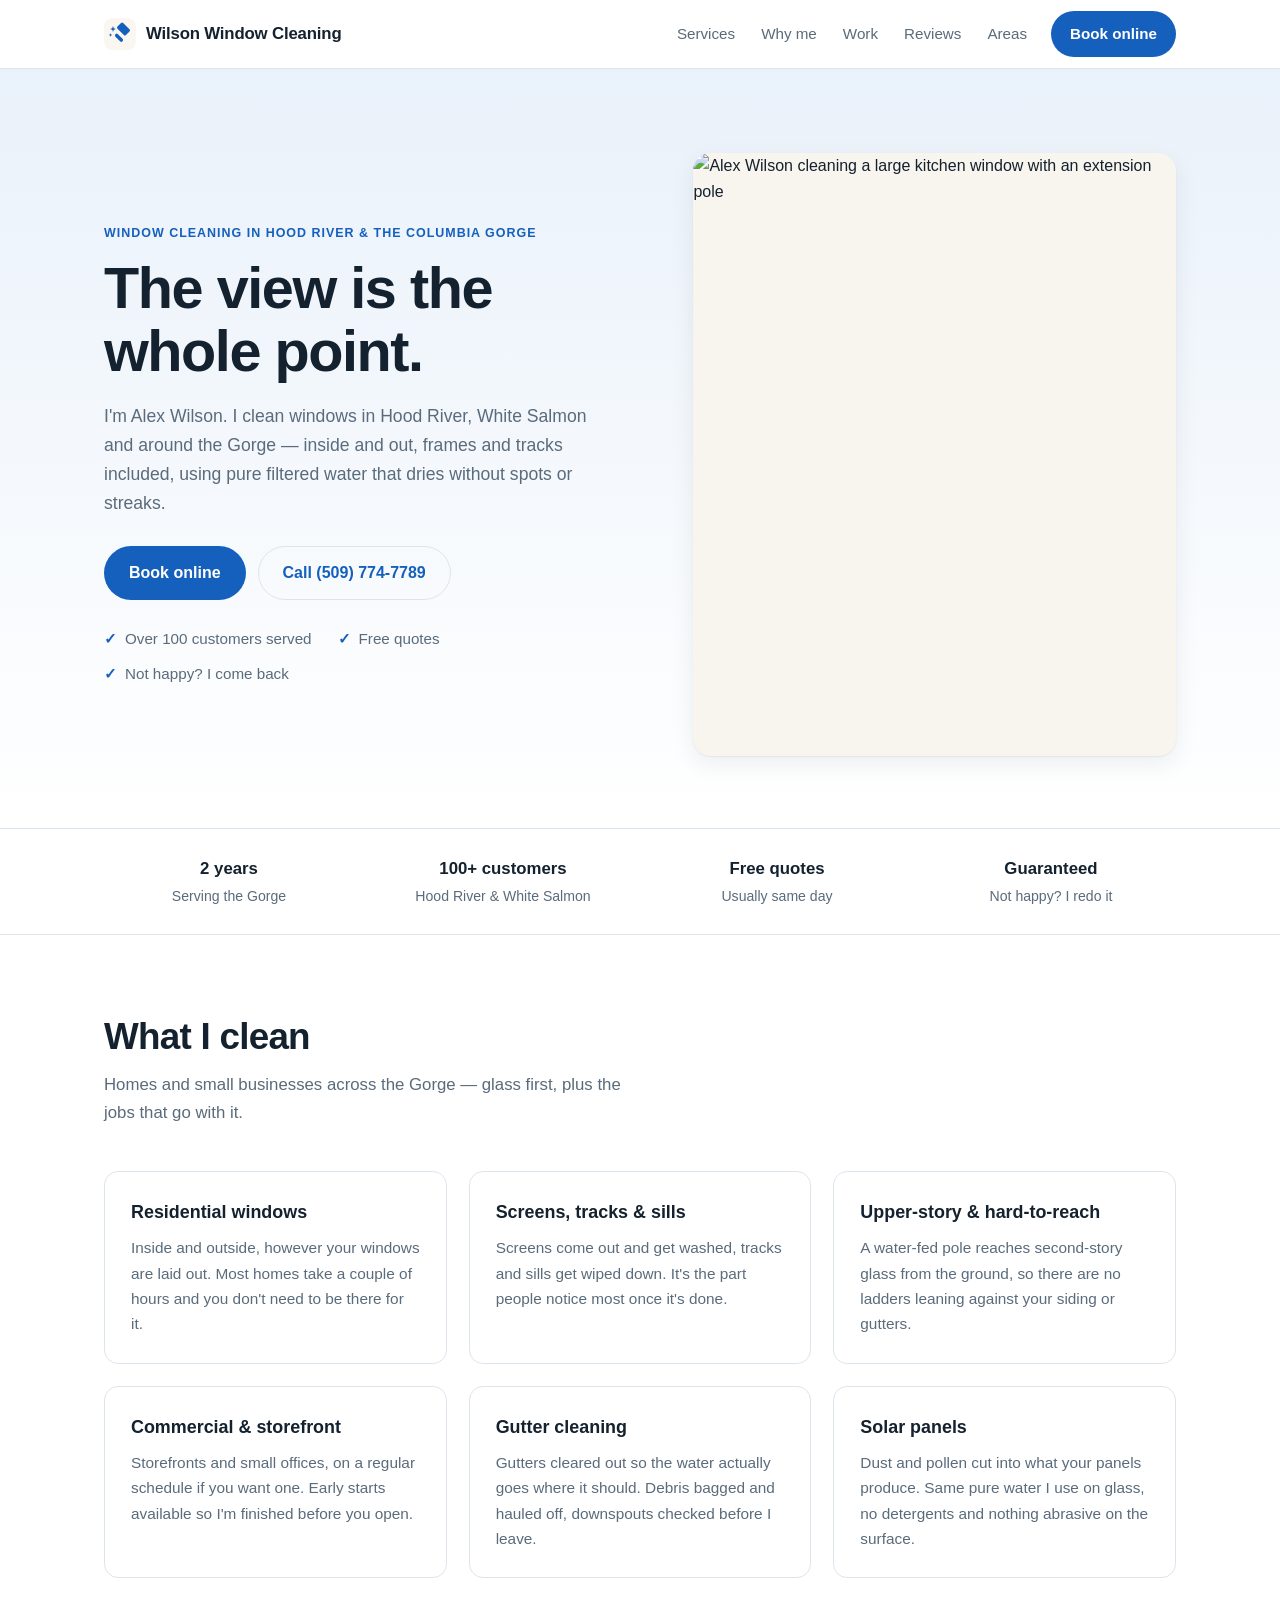
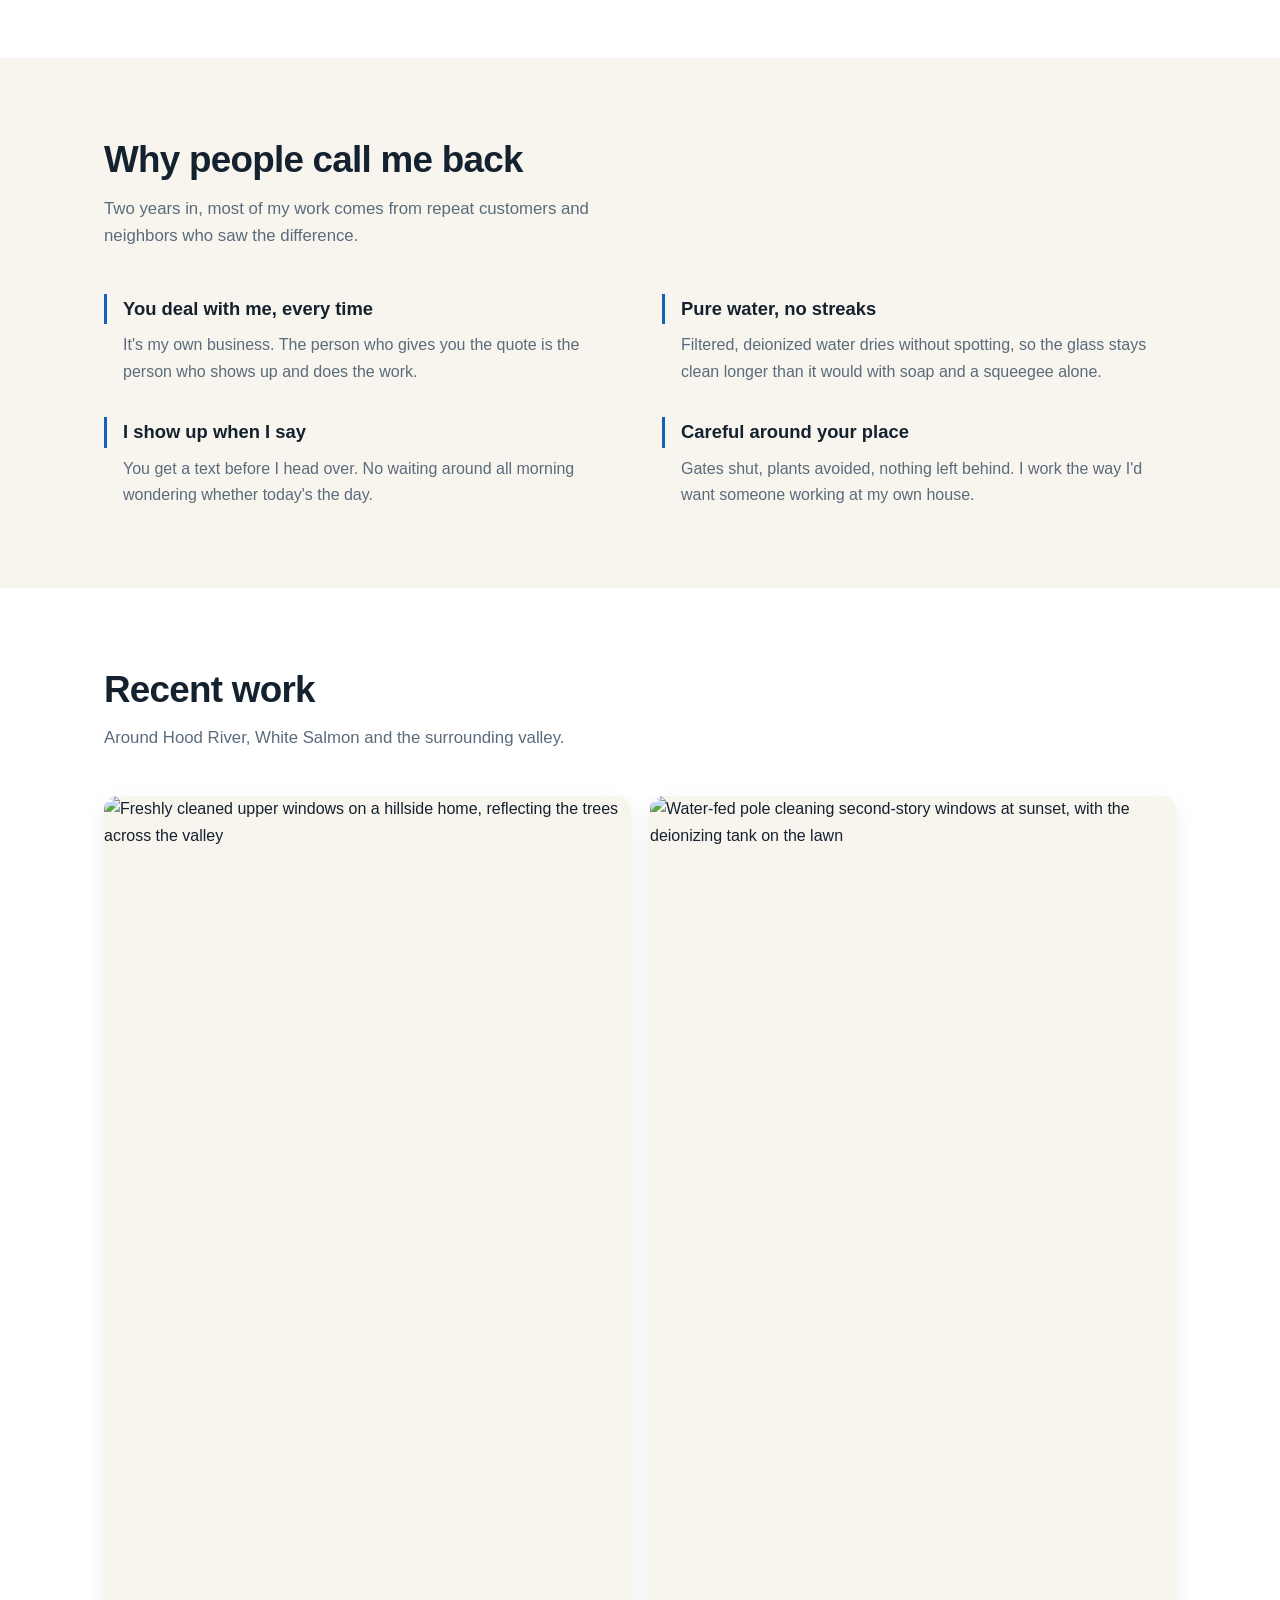
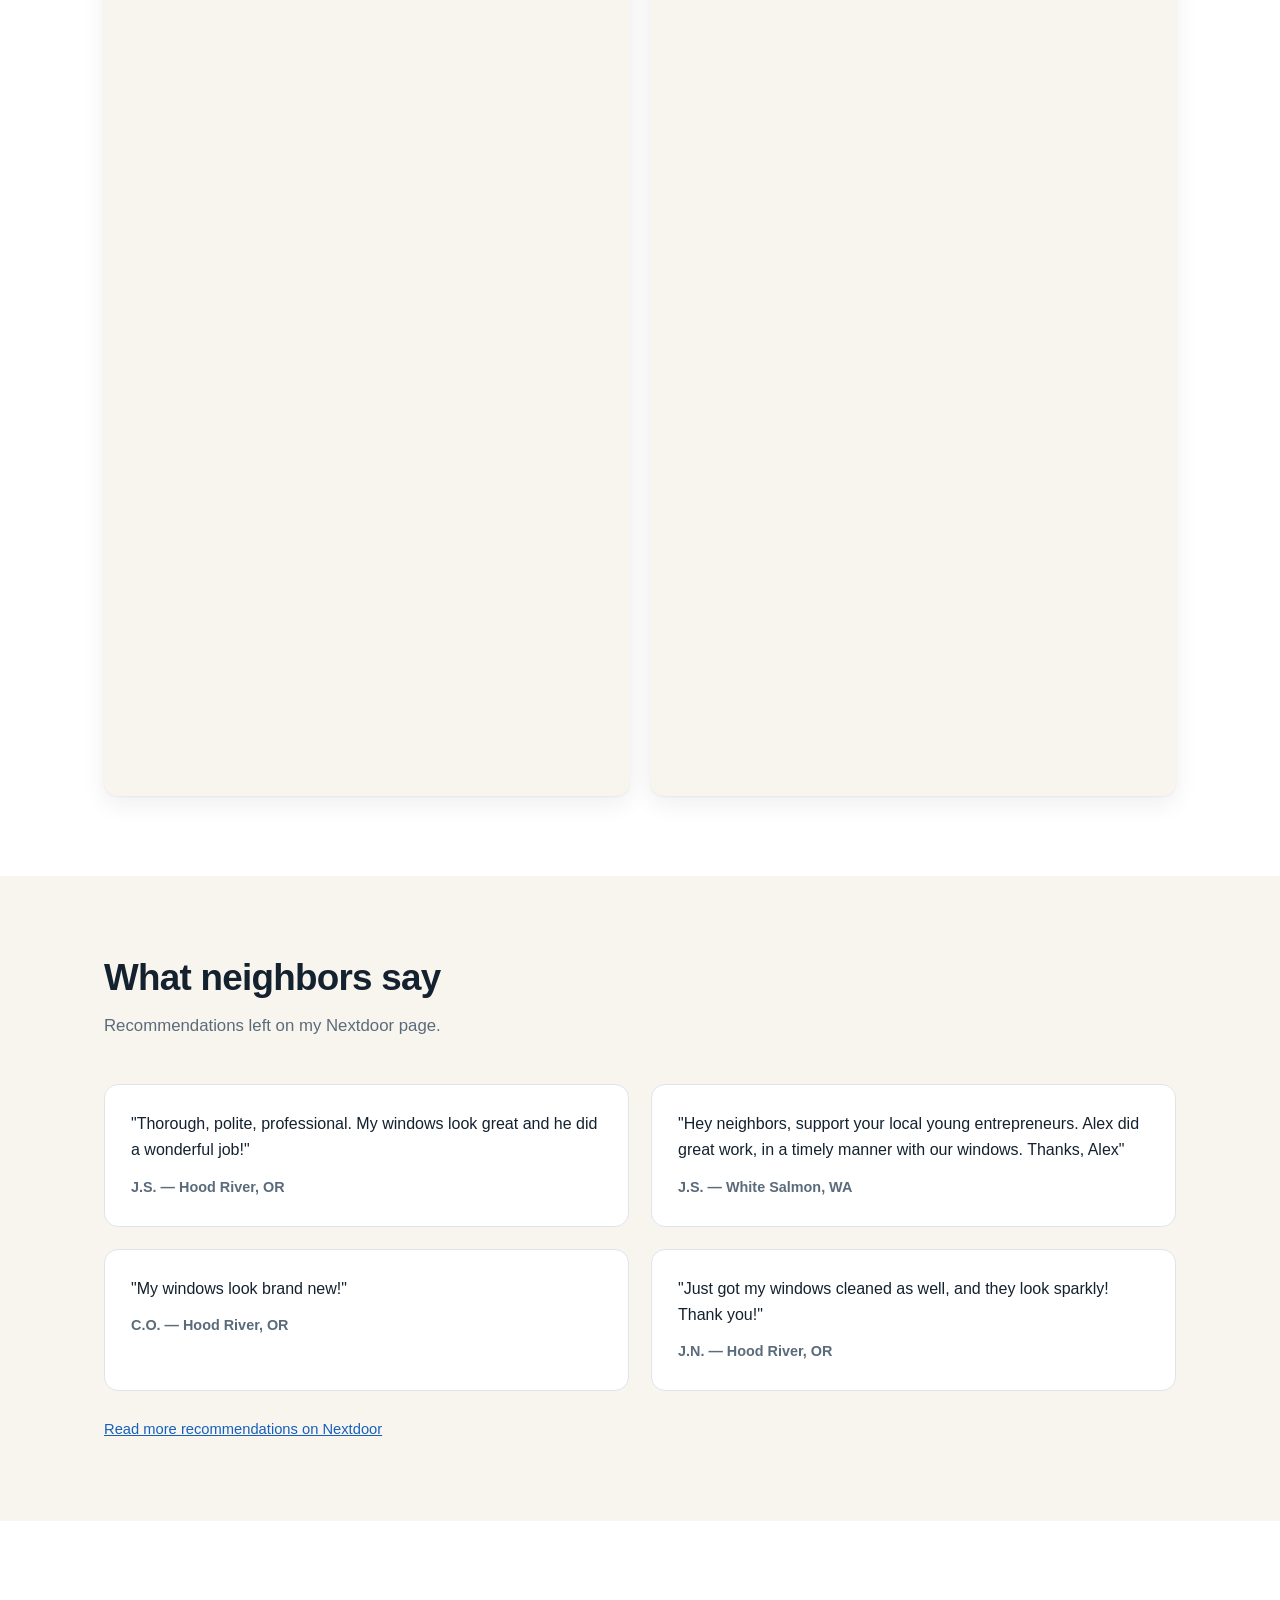
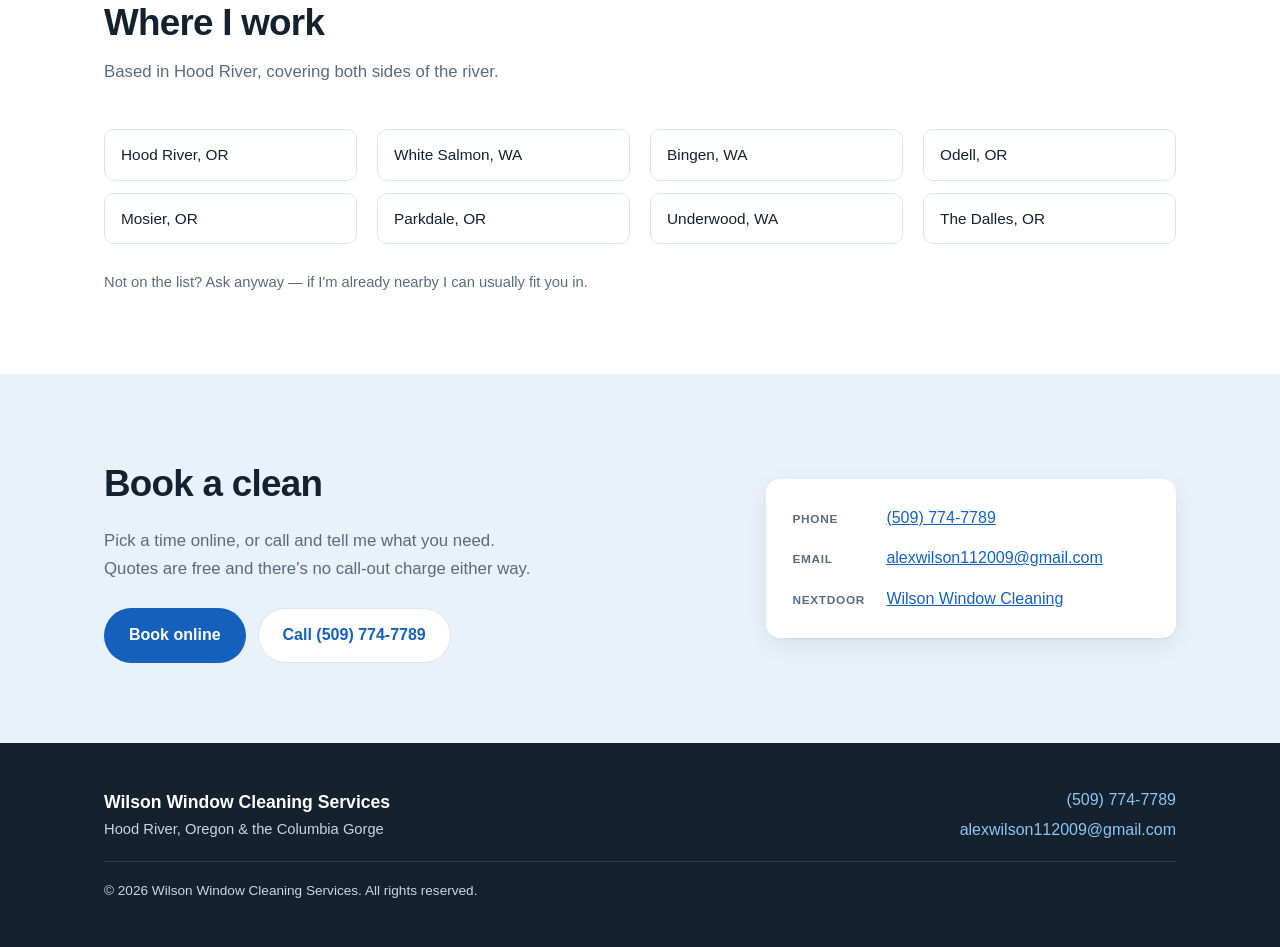
==== index.html @ 9842d20f "Add Wilson Window Cleaning website Single-page static site for Wilson Window Cleaning Services, Hood" ====
<!doctype html>
<html lang="en">
<head>
<meta charset="utf-8">
<meta name="viewport" content="width=device-width, initial-scale=1">
<title>Wilson Window Cleaning Services — Hood River &amp; the Columbia Gorge</title>
<meta name="description" content="Streak-free window cleaning in Hood River, White Salmon and across the Columbia Gorge. Over 100 customers served. Free quotes — call (509) 774-7789.">

<meta property="og:type" content="website">
<meta property="og:title" content="Wilson Window Cleaning Services — Hood River &amp; the Columbia Gorge">
<meta property="og:description" content="Streak-free window cleaning in Hood River, White Salmon and across the Columbia Gorge. Over 100 customers served.">
<meta property="og:url" content="https://wilsonwindowcleaning.us/">

<link rel="canonical" href="https://wilsonwindowcleaning.us/">

<!--
  The favicon and the nav logo are inline SVG recreations of the Wilson mark.
  To use the real artwork instead, drop the file at assets/logo.png and swap
  the <svg> in the header for <img src="assets/logo.png" alt="">.
-->
<link rel="icon" href="data:image/svg+xml,%3Csvg xmlns='http://www.w3.org/2000/svg' viewBox='0 0 64 64'%3E%3Crect width='64' height='64' rx='14' fill='%23faf7f0'/%3E%3Cg fill='%231560bd'%3E%3Crect x='27' y='14' width='24' height='16' rx='3' transform='rotate(45 39 22)'/%3E%3Crect x='20' y='36' width='20' height='7' rx='3.5' transform='rotate(45 30 39.5)'/%3E%3Cpath d='M18 16l1.6 4.4L24 22l-4.4 1.6L18 28l-1.6-4.4L12 22l4.4-1.6z'/%3E%3Cpath d='M13 30l1 2.8 2.8 1-2.8 1-1 2.8-1-2.8-2.8-1 2.8-1z'/%3E%3C/g%3E%3C/svg%3E">

<link rel="stylesheet" href="assets/styles.css">
</head>
<body>

<a class="skip-link" href="#main">Skip to content</a>

<header class="site-header">
  <div class="container header-inner">
    <a class="brand" href="#top">
      <svg class="brand-mark" viewBox="0 0 64 64" aria-hidden="true">
        <rect width="64" height="64" rx="14" fill="#faf7f0"/>
        <g fill="currentColor">
          <rect x="27" y="14" width="24" height="16" rx="3" transform="rotate(45 39 22)"/>
          <rect x="20" y="36" width="20" height="7" rx="3.5" transform="rotate(45 30 39.5)"/>
          <path d="M18 16l1.6 4.4L24 22l-4.4 1.6L18 28l-1.6-4.4L12 22l4.4-1.6z"/>
          <path d="M13 30l1 2.8 2.8 1-2.8 1-1 2.8-1-2.8-2.8-1 2.8-1z"/>
        </g>
      </svg>
      <span class="brand-name">Wilson Window Cleaning</span>
    </a>

    <nav class="site-nav" aria-label="Main">
      <a href="#services">Services</a>
      <a href="#why">Why me</a>
      <a href="#work">Work</a>
      <a href="#reviews">Reviews</a>
      <a href="#areas">Areas</a>
    </nav>

    <a class="btn btn-primary btn-sm header-cta" href="BOOKING_LINK">Book online</a>
  </div>
</header>

<main id="main">

  <!-- ============================ HERO ============================ -->
  <section class="hero" id="top">
    <div class="container hero-inner">
      <div class="hero-copy">
        <p class="eyebrow">Window cleaning in Hood River &amp; the Columbia Gorge</p>
        <h1>The view is the whole point.</h1>
        <p class="lede">
          I'm Alex Wilson. I clean windows in Hood River, White Salmon and
          around the Gorge — inside and out, frames and tracks included, using
          pure filtered water that dries without spots or streaks.
        </p>
        <div class="hero-actions">
          <a class="btn btn-primary" href="BOOKING_LINK">Book online</a>
          <a class="btn btn-ghost" href="tel:+15097747789">Call (509) 774-7789</a>
        </div>
        <ul class="hero-points">
          <li>Over 100 customers served</li>
          <li>Free quotes</li>
          <li>Not happy? I come back</li>
        </ul>
      </div>

      <!-- Save the photo of you cleaning the kitchen window as
           assets/photo-hero.jpg -->
      <figure class="hero-figure">
        <img src="assets/photo-hero.jpg"
             alt="Alex Wilson cleaning a large kitchen window with an extension pole"
             width="1125" height="2000" loading="eager">
      </figure>
    </div>
  </section>

  <!-- ========================== TRUST BAR ========================= -->
  <section class="trustbar">
    <div class="container trust-inner">
      <div class="trust-item"><strong>2 years</strong><span>Serving the Gorge</span></div>
      <div class="trust-item"><strong>100+ customers</strong><span>Hood River &amp; White Salmon</span></div>
      <div class="trust-item"><strong>Free quotes</strong><span>Usually same day</span></div>
      <div class="trust-item"><strong>Guaranteed</strong><span>Not happy? I redo it</span></div>
    </div>
  </section>

  <!-- =========================== SERVICES ========================= -->
  <section class="section" id="services">
    <div class="container">
      <div class="section-head">
        <h2>What I clean</h2>
        <p>Homes and small businesses across the Gorge — glass first, plus the jobs that go with it.</p>
      </div>

      <div class="cards">
        <article class="card">
          <h3>Residential windows</h3>
          <p>
            Inside and outside, however your windows are laid out. Most homes
            take a couple of hours and you don't need to be there for it.
          </p>
        </article>

        <article class="card">
          <h3>Screens, tracks &amp; sills</h3>
          <p>
            Screens come out and get washed, tracks and sills get wiped down.
            It's the part people notice most once it's done.
          </p>
        </article>

        <article class="card">
          <h3>Upper-story &amp; hard-to-reach</h3>
          <p>
            A water-fed pole reaches second-story glass from the ground, so
            there are no ladders leaning against your siding or gutters.
          </p>
        </article>

        <article class="card">
          <h3>Commercial &amp; storefront</h3>
          <p>
            Storefronts and small offices, on a regular schedule if you want
            one. Early starts available so I'm finished before you open.
          </p>
        </article>

        <article class="card">
          <h3>Gutter cleaning</h3>
          <p>
            Gutters cleared out so the water actually goes where it should.
            Debris bagged and hauled off, downspouts checked before I leave.
          </p>
        </article>

        <article class="card">
          <h3>Solar panels</h3>
          <p>
            Dust and pollen cut into what your panels produce. Same pure water
            I use on glass, no detergents and nothing abrasive on the surface.
          </p>
        </article>
      </div>
    </div>
  </section>

  <!-- ============================ WHY ME ========================== -->
  <section class="section section-alt" id="why">
    <div class="container">
      <div class="section-head">
        <h2>Why people call me back</h2>
        <p>Two years in, most of my work comes from repeat customers and neighbors who saw the difference.</p>
      </div>

      <div class="split">
        <div class="reason">
          <h3>You deal with me, every time</h3>
          <p>
            It's my own business. The person who gives you the quote is the
            person who shows up and does the work.
          </p>
        </div>
        <div class="reason">
          <h3>Pure water, no streaks</h3>
          <p>
            Filtered, deionized water dries without spotting, so the glass
            stays clean longer than it would with soap and a squeegee alone.
          </p>
        </div>
        <div class="reason">
          <h3>I show up when I say</h3>
          <p>
            You get a text before I head over. No waiting around all morning
            wondering whether today's the day.
          </p>
        </div>
        <div class="reason">
          <h3>Careful around your place</h3>
          <p>
            Gates shut, plants avoided, nothing left behind. I work the way
            I'd want someone working at my own house.
          </p>
        </div>
      </div>
    </div>
  </section>

  <!-- ============================= WORK =========================== -->
  <section class="section" id="work">
    <div class="container">
      <div class="section-head">
        <h2>Recent work</h2>
        <p>Around Hood River, White Salmon and the surrounding valley.</p>
      </div>

      <!--
        Save your photos into assets/ with these exact names and they appear
        here. Resize each to about 1600px on the long edge and under ~400 KB
        so the page stays quick to load.
      -->
      <div class="gallery">
        <figure>
          <img src="assets/photo-roof.jpg"
               alt="Freshly cleaned upper windows on a hillside home, reflecting the trees across the valley"
               width="1200" height="1600" loading="lazy">
        </figure>
        <figure>
          <img src="assets/photo-sunset.jpg"
               alt="Water-fed pole cleaning second-story windows at sunset, with the deionizing tank on the lawn"
               width="1125" height="1500" loading="lazy">
        </figure>
      </div>
    </div>
  </section>

  <!-- =========================== REVIEWS ========================== -->
  <section class="section section-alt" id="reviews">
    <div class="container">
      <div class="section-head">
        <h2>What neighbors say</h2>
        <p>Recommendations left on my Nextdoor page.</p>
      </div>

      <div class="quotes">
        <blockquote class="quote">
          <p>
            "Thorough, polite, professional. My windows look great and he did a
            wonderful job!"
          </p>
          <footer>J.S. — Hood River, OR</footer>
        </blockquote>

        <blockquote class="quote">
          <p>
            "Hey neighbors, support your local young entrepreneurs. Alex did
            great work, in a timely manner with our windows. Thanks, Alex"
          </p>
          <footer>J.S. — White Salmon, WA</footer>
        </blockquote>

        <blockquote class="quote">
          <p>"My windows look brand new!"</p>
          <footer>C.O. — Hood River, OR</footer>
        </blockquote>

        <blockquote class="quote">
          <p>
            "Just got my windows cleaned as well, and they look sparkly!
            Thank you!"
          </p>
          <footer>J.N. — Hood River, OR</footer>
        </blockquote>
      </div>

      <p class="fineprint">
        <a href="https://nextdoor.com/pages/wilson-window-cleaning-fyv043/"
           target="_blank" rel="noopener">Read more recommendations on Nextdoor</a>
      </p>
    </div>
  </section>

  <!-- ============================ AREAS =========================== -->
  <section class="section" id="areas">
    <div class="container">
      <div class="section-head">
        <h2>Where I work</h2>
        <p>Based in Hood River, covering both sides of the river.</p>
      </div>

      <ul class="area-list">
        <li>Hood River, OR</li>
        <li>White Salmon, WA</li>
        <li>Bingen, WA</li>
        <li>Odell, OR</li>
        <li>Mosier, OR</li>
        <li>Parkdale, OR</li>
        <li>Underwood, WA</li>
        <li>The Dalles, OR</li>
      </ul>

      <p class="fineprint">
        Not on the list? Ask anyway — if I'm already nearby I can usually fit you in.
      </p>
    </div>
  </section>

  <!-- ============================= BOOK =========================== -->
  <section class="section section-book" id="book">
    <div class="container book-inner">
      <div class="book-copy">
        <h2>Book a clean</h2>
        <p>
          Pick a time online, or call and tell me what you need. Quotes are
          free and there's no call-out charge either way.
        </p>
        <div class="book-actions">
          <a class="btn btn-primary" href="BOOKING_LINK">Book online</a>
          <a class="btn btn-ghost" href="tel:+15097747789">Call (509) 774-7789</a>
        </div>
      </div>

      <div class="contact-list">
        <p><strong>Phone</strong><a href="tel:+15097747789">(509) 774-7789</a></p>
        <p><strong>Email</strong><a href="mailto:alexwilson112009@gmail.com">alexwilson112009@gmail.com</a></p>
        <p><strong>Nextdoor</strong><a href="https://nextdoor.com/pages/wilson-window-cleaning-fyv043/" target="_blank" rel="noopener">Wilson Window Cleaning</a></p>
      </div>
    </div>
  </section>

</main>

<footer class="site-footer">
  <div class="container footer-inner">
    <div>
      <p class="footer-brand">Wilson Window Cleaning Services</p>
      <p class="footer-meta">Hood River, Oregon &amp; the Columbia Gorge</p>
    </div>
    <div class="footer-contact">
      <a href="tel:+15097747789">(509) 774-7789</a>
      <a href="mailto:alexwilson112009@gmail.com">alexwilson112009@gmail.com</a>
    </div>
    <p class="footer-legal">© <span id="year">2026</span> Wilson Window Cleaning Services. All rights reserved.</p>
  </div>
</footer>

<script>
  document.getElementById('year').textContent = new Date().getFullYear();
</script>

</body>
</html>
---- assets/styles.css ----
/* ============================================================
   Wilson Window Cleaning Services
   One stylesheet, no build step, no dependencies.
   Brand colours live in :root below — change them there.
   ============================================================ */

:root {
  /* Blue and cream are taken from the Wilson logo. */
  --brand: #1560bd;
  --brand-dark: #114e99;
  --brand-tint: #e9f1fa;
  --cream: #faf7f0;

  --ink: #14212e;
  --ink-soft: #5a6b7b;

  --surface: #ffffff;
  --surface-alt: #f8f5ee;
  --line: #dde5ec;

  --radius: 14px;
  --container: 1120px;
  --shadow: 0 1px 2px rgba(20, 33, 46, .06), 0 8px 24px rgba(20, 33, 46, .07);
}

* { margin: 0; padding: 0; box-sizing: border-box; }

html { scroll-behavior: smooth; }

body {
  font-family: -apple-system, BlinkMacSystemFont, "Segoe UI", Roboto,
               Helvetica, Arial, sans-serif;
  color: var(--ink);
  background: var(--surface);
  line-height: 1.65;
  -webkit-font-smoothing: antialiased;
}

img { max-width: 100%; display: block; }

a { color: var(--brand); }

.container {
  max-width: var(--container);
  margin-inline: auto;
  padding-inline: 24px;
}

.skip-link { position: absolute; left: -9999px; }
.skip-link:focus {
  left: 12px;
  top: 12px;
  z-index: 100;
  background: var(--surface);
  padding: 10px 16px;
  border-radius: 8px;
  box-shadow: var(--shadow);
}

:focus-visible {
  outline: 3px solid var(--brand);
  outline-offset: 2px;
}

/* ------------------------------ buttons ------------------------------ */

.btn {
  display: inline-flex;
  align-items: center;
  justify-content: center;
  gap: 8px;
  padding: 13px 24px;
  border: 1px solid transparent;
  border-radius: 999px;
  font-size: 1rem;
  font-weight: 600;
  text-decoration: none;
  cursor: pointer;
  transition: background-color .15s ease, border-color .15s ease, transform .15s ease;
}
.btn:hover { transform: translateY(-1px); }

.btn-primary { background: var(--brand); color: #fff; }
.btn-primary:hover { background: var(--brand-dark); }

.btn-ghost {
  background: transparent;
  color: var(--brand);
  border-color: var(--line);
}
.btn-ghost:hover { border-color: var(--brand); background: var(--brand-tint); }

.btn-sm { padding: 9px 18px; font-size: .95rem; }

@media (prefers-reduced-motion: reduce) {
  .btn { transition: none; }
  .btn:hover { transform: none; }
  html { scroll-behavior: auto; }
}

/* ------------------------------ header ------------------------------- */

.site-header {
  position: sticky;
  top: 0;
  z-index: 50;
  background: rgba(255, 255, 255, .88);
  backdrop-filter: saturate(180%) blur(12px);
  border-bottom: 1px solid var(--line);
}

.header-inner {
  display: flex;
  align-items: center;
  gap: 24px;
  min-height: 68px;
}

.brand {
  display: inline-flex;
  align-items: center;
  gap: 10px;
  color: var(--brand);
  text-decoration: none;
  font-weight: 700;
}
.brand-mark { width: 32px; height: 32px; flex: none; border-radius: 8px; }
.brand-name { color: var(--ink); font-size: 1.05rem; letter-spacing: -.01em; }

.site-nav { display: flex; gap: 26px; margin-left: auto; }
.site-nav a {
  color: var(--ink-soft);
  text-decoration: none;
  font-size: .95rem;
  font-weight: 500;
}
.site-nav a:hover { color: var(--brand); }

.header-cta { flex: none; }

/* -------------------------------- hero ------------------------------- */

.hero {
  background: linear-gradient(180deg, var(--brand-tint), var(--surface));
  padding: 84px 0 72px;
}

.hero-inner {
  display: grid;
  grid-template-columns: 1.05fr .95fr;
  gap: 56px;
  align-items: center;
}

.eyebrow {
  text-transform: uppercase;
  letter-spacing: .08em;
  font-size: .78rem;
  font-weight: 700;
  color: var(--brand);
  margin-bottom: 14px;
}

.hero h1 {
  font-size: clamp(2.3rem, 5.4vw, 3.6rem);
  line-height: 1.08;
  letter-spacing: -.025em;
  text-wrap: balance;
  margin-bottom: 20px;
}

.lede {
  font-size: 1.1rem;
  color: var(--ink-soft);
  max-width: 52ch;
  margin-bottom: 28px;
}

.hero-actions {
  display: flex;
  flex-wrap: wrap;
  gap: 12px;
  margin-bottom: 26px;
}

.hero-points {
  display: flex;
  flex-wrap: wrap;
  gap: 10px 26px;
  list-style: none;
  color: var(--ink-soft);
  font-size: .95rem;
}
.hero-points li::before {
  content: "\2713";
  color: var(--brand);
  font-weight: 700;
  margin-right: 8px;
}

.hero-figure {
  border-radius: 18px;
  overflow: hidden;
  box-shadow: var(--shadow);
  background: var(--surface-alt);
}
.hero-figure img {
  width: 100%;
  height: 100%;
  aspect-ratio: 4 / 5;
  object-fit: cover;
}

/* ------------------------------ trust bar ---------------------------- */

.trustbar {
  border-block: 1px solid var(--line);
  background: var(--surface);
  padding: 26px 0;
}
.trust-inner {
  display: grid;
  grid-template-columns: repeat(4, 1fr);
  gap: 24px;
  text-align: center;
}
.trust-item { display: grid; gap: 2px; }
.trust-item strong { font-size: 1.05rem; }
.trust-item span { font-size: .88rem; color: var(--ink-soft); }

/* ------------------------------ sections ----------------------------- */

.section { padding: 80px 0; }
.section-alt { background: var(--surface-alt); }

.section-head { max-width: 60ch; margin-bottom: 44px; }
.section-head h2 {
  font-size: clamp(1.7rem, 3.2vw, 2.3rem);
  letter-spacing: -.02em;
  line-height: 1.2;
  text-wrap: balance;
  margin-bottom: 12px;
}
.section-head p { color: var(--ink-soft); font-size: 1.05rem; }

.fineprint {
  margin-top: 26px;
  color: var(--ink-soft);
  font-size: .92rem;
  max-width: 62ch;
}

/* -------------------------------- cards ------------------------------ */

.cards {
  display: grid;
  grid-template-columns: repeat(3, 1fr);
  gap: 22px;
}

.card {
  background: var(--surface);
  border: 1px solid var(--line);
  border-radius: var(--radius);
  padding: 26px;
}
.card h3 { font-size: 1.12rem; margin-bottom: 8px; }
.card p { color: var(--ink-soft); font-size: .96rem; }

/* ------------------------------- why me ------------------------------ */

.split {
  display: grid;
  grid-template-columns: 1fr 1fr;
  gap: 32px 44px;
}
.reason h3 {
  font-size: 1.15rem;
  margin-bottom: 8px;
  padding-left: 16px;
  border-left: 3px solid var(--brand);
}
.reason p { color: var(--ink-soft); padding-left: 19px; }

/* ------------------------------ gallery ------------------------------ */

.gallery {
  display: grid;
  grid-template-columns: repeat(2, 1fr);
  gap: 20px;
}
.gallery figure {
  border-radius: var(--radius);
  overflow: hidden;
  background: var(--surface-alt);
  box-shadow: var(--shadow);
}
/* Source photos are portrait (3:4). A 4:5 crop keeps them clearly portrait
   without each one eating a whole screen height at two columns. */
.gallery img {
  width: 100%;
  aspect-ratio: 4 / 5;
  object-fit: cover;
}

/* ------------------------------ reviews ------------------------------ */

.quotes {
  display: grid;
  grid-template-columns: 1fr 1fr;
  gap: 22px;
}

.quote {
  background: var(--surface);
  border: 1px solid var(--line);
  border-radius: var(--radius);
  padding: 26px;
  display: grid;
  gap: 12px;
  align-content: start;
}
.quote p { font-size: 1rem; }
.quote footer {
  color: var(--ink-soft);
  font-size: .9rem;
  font-weight: 600;
}

/* ------------------------------- areas ------------------------------- */

.area-list {
  list-style: none;
  display: grid;
  grid-template-columns: repeat(4, 1fr);
  gap: 12px 20px;
}
.area-list li {
  background: var(--surface);
  border: 1px solid var(--line);
  border-radius: 10px;
  padding: 12px 16px;
  font-weight: 500;
  font-size: .96rem;
}

/* -------------------------------- book ------------------------------- */

.section-book { background: var(--brand-tint); }

.book-inner {
  display: grid;
  grid-template-columns: 1.2fr .8fr;
  gap: 48px;
  align-items: center;
}
.book-copy h2 {
  font-size: clamp(1.7rem, 3.2vw, 2.3rem);
  letter-spacing: -.02em;
  text-wrap: balance;
  margin-bottom: 12px;
}
.book-copy > p {
  color: var(--ink-soft);
  font-size: 1.05rem;
  max-width: 46ch;
  margin-bottom: 26px;
}
.book-actions { display: flex; flex-wrap: wrap; gap: 12px; }
.book-actions .btn-ghost { background: var(--surface); }

.contact-list {
  display: grid;
  gap: 14px;
  background: var(--surface);
  border-radius: var(--radius);
  padding: 26px;
  box-shadow: var(--shadow);
}
.contact-list p {
  display: grid;
  grid-template-columns: 84px 1fr;
  align-items: baseline;
  gap: 10px;
}
.contact-list strong {
  font-size: .74rem;
  text-transform: uppercase;
  letter-spacing: .06em;
  color: var(--ink-soft);
}
.contact-list a { word-break: break-word; }

/* ------------------------------- footer ------------------------------ */

.site-footer {
  background: var(--ink);
  color: #c9d6e2;
  padding: 44px 0;
}
.footer-inner {
  display: grid;
  grid-template-columns: 1fr auto;
  gap: 18px 32px;
  align-items: center;
}
.footer-brand { color: #fff; font-weight: 700; font-size: 1.1rem; }
.footer-meta { font-size: .92rem; }
.footer-contact { display: grid; gap: 4px; text-align: right; }
.footer-contact a { color: #8ec5f5; text-decoration: none; word-break: break-word; }
.footer-contact a:hover { text-decoration: underline; }
.footer-legal {
  grid-column: 1 / -1;
  border-top: 1px solid rgba(255, 255, 255, .12);
  padding-top: 18px;
  font-size: .85rem;
}

/* ----------------------------- responsive ---------------------------- */

@media (max-width: 980px) {
  .cards { grid-template-columns: repeat(2, 1fr); }
  .area-list { grid-template-columns: repeat(3, 1fr); }
}

@media (max-width: 900px) {
  .hero { padding: 56px 0; }
  .hero-inner { grid-template-columns: 1fr; gap: 40px; }
  .hero-figure { max-width: 460px; }
  .site-nav { display: none; }
  .trust-inner { grid-template-columns: repeat(2, 1fr); }
  .split { grid-template-columns: 1fr; gap: 26px; }
  .gallery { grid-template-columns: repeat(2, 1fr); }
  .book-inner { grid-template-columns: 1fr; gap: 32px; }
}

@media (max-width: 600px) {
  .section { padding: 56px 0; }
  .header-cta { display: none; }
  .cards,
  .quotes,
  .gallery,
  .area-list,
  .trust-inner { grid-template-columns: 1fr; }
  .footer-inner { grid-template-columns: 1fr; }
  .footer-contact { text-align: left; }
  .hero-actions .btn,
  .book-actions .btn { flex: 1 1 100%; }
}
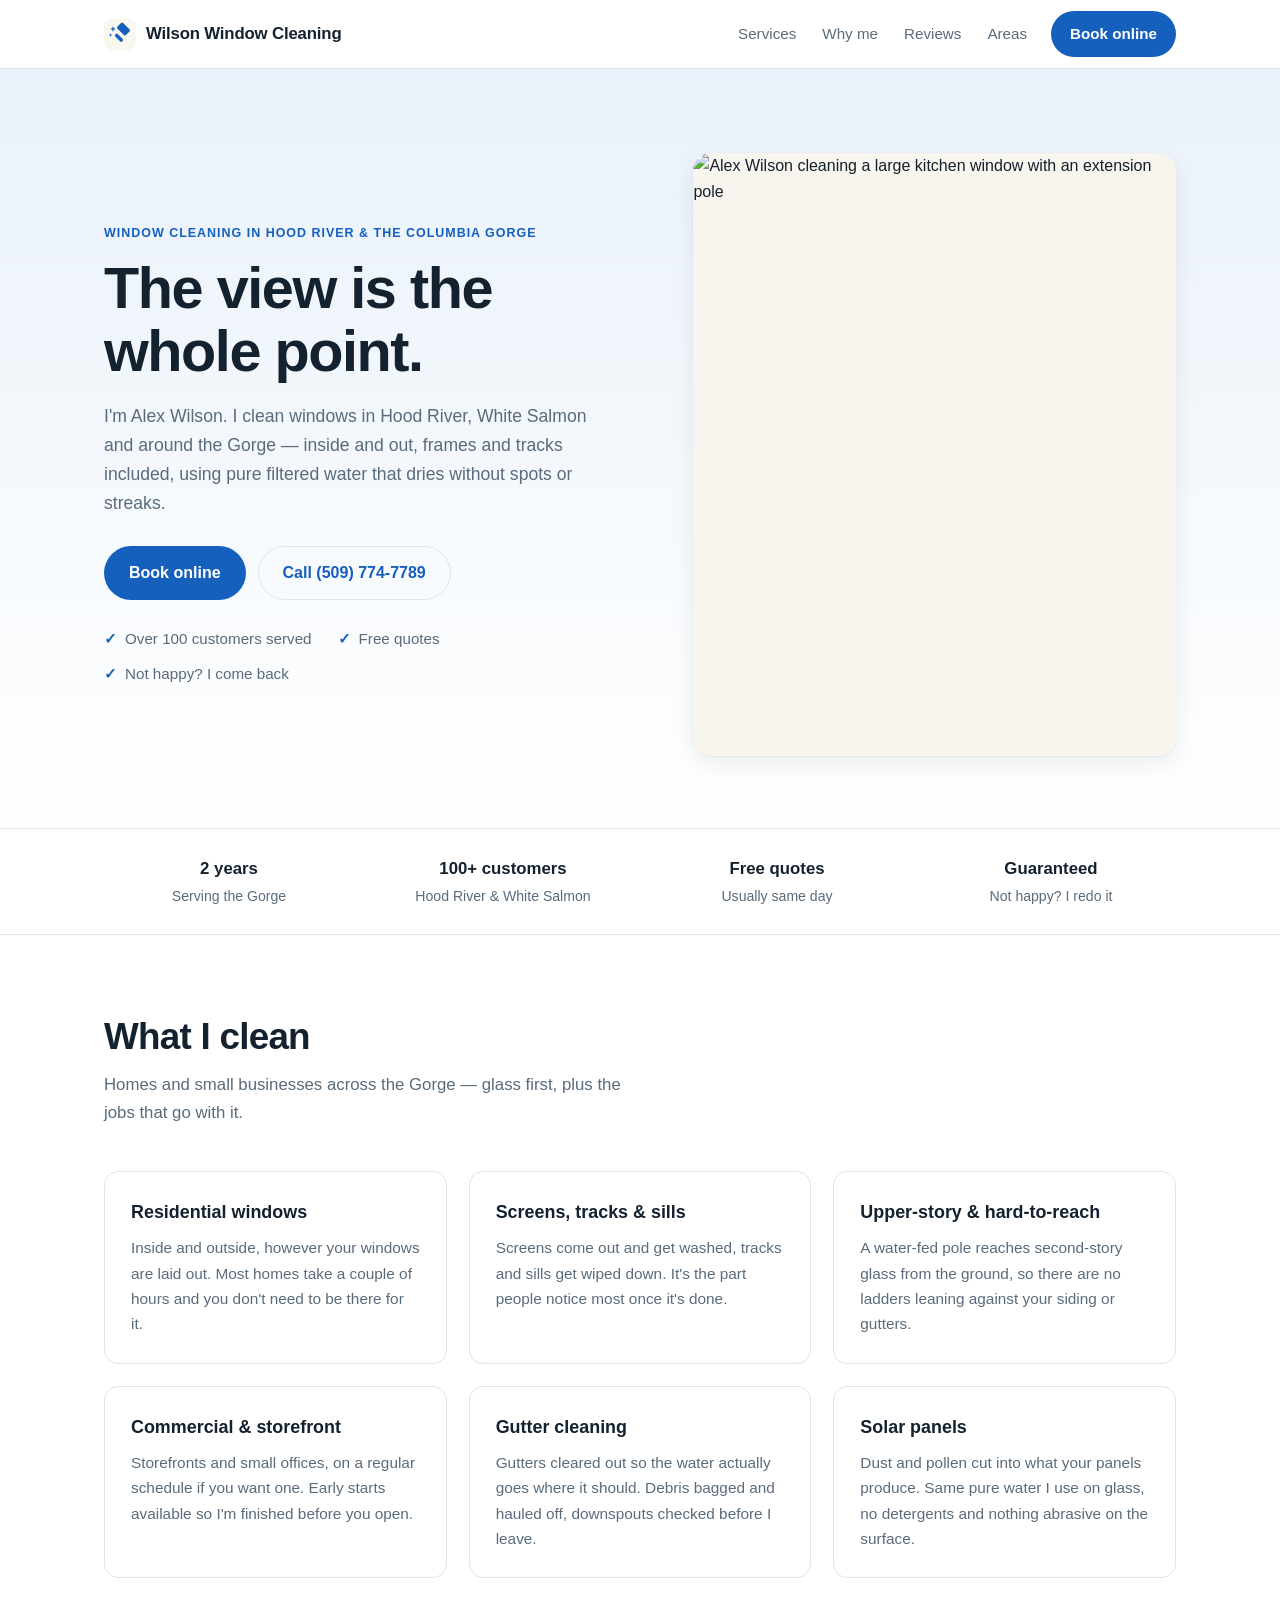
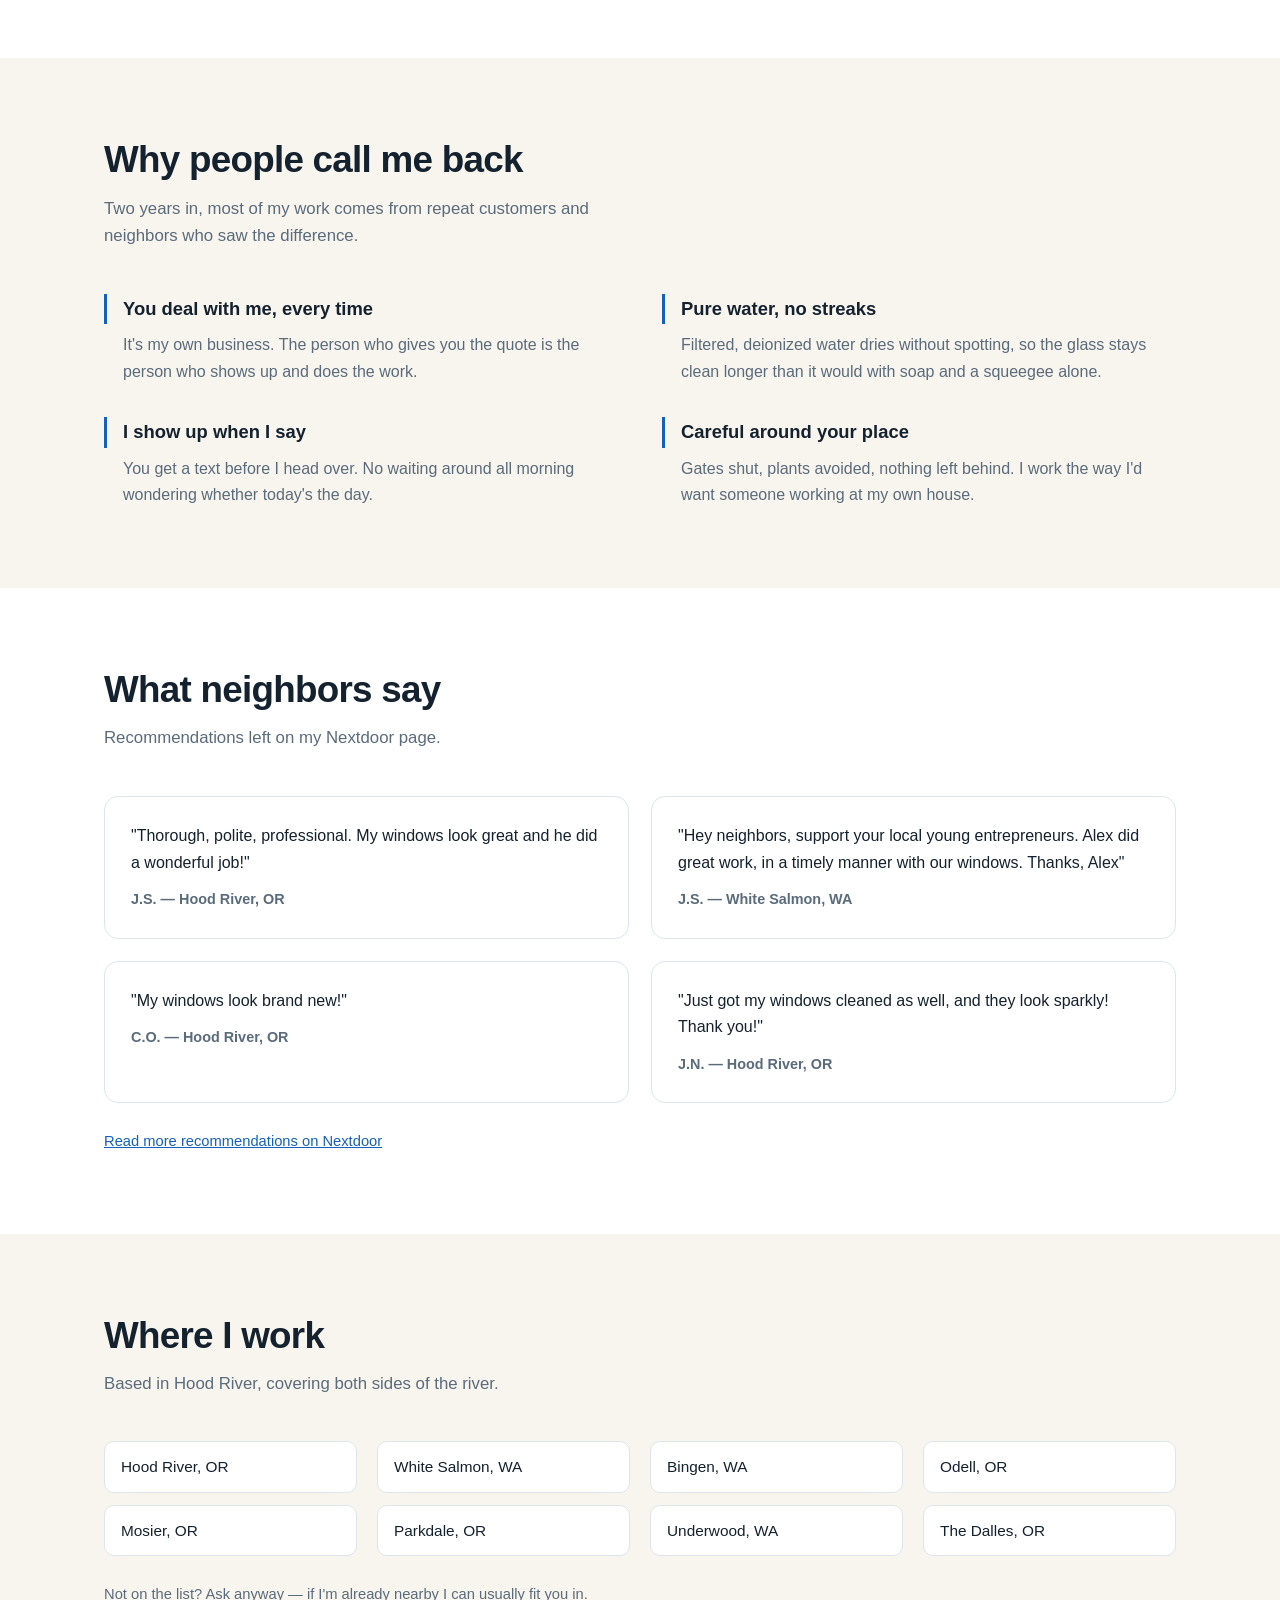
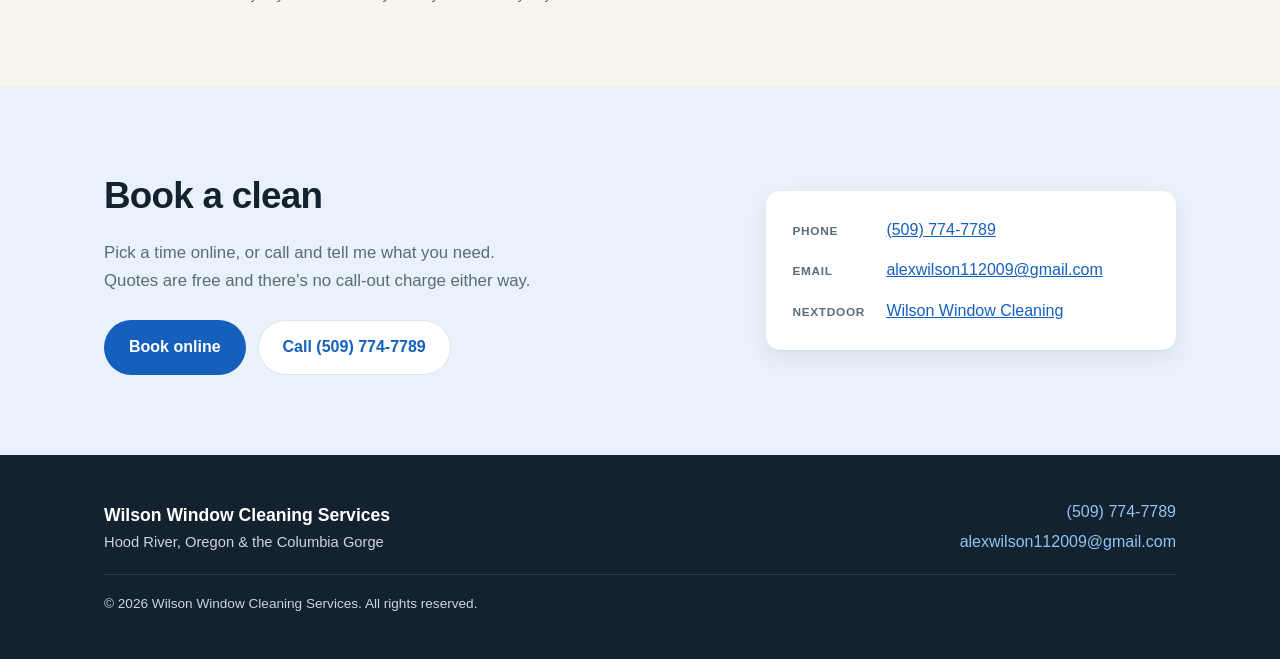
==== commit bcafaebf: "Wire in booking link and drop the Recent work gallery The two gallery photos did not represent finis" ====
--- a/index.html
+++ b/index.html
@@ -44,12 +44,11 @@
     <nav class="site-nav" aria-label="Main">
       <a href="#services">Services</a>
       <a href="#why">Why me</a>
-      <a href="#work">Work</a>
       <a href="#reviews">Reviews</a>
       <a href="#areas">Areas</a>
     </nav>
 
-    <a class="btn btn-primary btn-sm header-cta" href="BOOKING_LINK">Book online</a>
+    <a class="btn btn-primary btn-sm header-cta" href="https://my.herolgo.com/booking/4102-cloudview-ct-wjz6it9rnk/sv/free-quote">Book online</a>
   </div>
 </header>
 
@@ -67,7 +66,7 @@
           pure filtered water that dries without spots or streaks.
         </p>
         <div class="hero-actions">
-          <a class="btn btn-primary" href="BOOKING_LINK">Book online</a>
+          <a class="btn btn-primary" href="https://my.herolgo.com/booking/4102-cloudview-ct-wjz6it9rnk/sv/free-quote">Book online</a>
           <a class="btn btn-ghost" href="tel:+15097747789">Call (509) 774-7789</a>
         </div>
         <ul class="hero-points">
@@ -198,36 +197,8 @@
     </div>
   </section>
 
-  <!-- ============================= WORK =========================== -->
-  <section class="section" id="work">
-    <div class="container">
-      <div class="section-head">
-        <h2>Recent work</h2>
-        <p>Around Hood River, White Salmon and the surrounding valley.</p>
-      </div>
-
-      <!--
-        Save your photos into assets/ with these exact names and they appear
-        here. Resize each to about 1600px on the long edge and under ~400 KB
-        so the page stays quick to load.
-      -->
-      <div class="gallery">
-        <figure>
-          <img src="assets/photo-roof.jpg"
-               alt="Freshly cleaned upper windows on a hillside home, reflecting the trees across the valley"
-               width="1200" height="1600" loading="lazy">
-        </figure>
-        <figure>
-          <img src="assets/photo-sunset.jpg"
-               alt="Water-fed pole cleaning second-story windows at sunset, with the deionizing tank on the lawn"
-               width="1125" height="1500" loading="lazy">
-        </figure>
-      </div>
-    </div>
-  </section>
-
   <!-- =========================== REVIEWS ========================== -->
-  <section class="section section-alt" id="reviews">
+  <section class="section" id="reviews">
     <div class="container">
       <div class="section-head">
         <h2>What neighbors say</h2>
@@ -273,7 +244,7 @@
   </section>
 
   <!-- ============================ AREAS =========================== -->
-  <section class="section" id="areas">
+  <section class="section section-alt" id="areas">
     <div class="container">
       <div class="section-head">
         <h2>Where I work</h2>
@@ -307,7 +278,7 @@
           free and there's no call-out charge either way.
         </p>
         <div class="book-actions">
-          <a class="btn btn-primary" href="BOOKING_LINK">Book online</a>
+          <a class="btn btn-primary" href="https://my.herolgo.com/booking/4102-cloudview-ct-wjz6it9rnk/sv/free-quote">Book online</a>
           <a class="btn btn-ghost" href="tel:+15097747789">Call (509) 774-7789</a>
         </div>
       </div>
--- a/assets/styles.css
+++ b/assets/styles.css
@@ -282,27 +282,6 @@
 }
 .reason p { color: var(--ink-soft); padding-left: 19px; }
 
-/* ------------------------------ gallery ------------------------------ */
-
-.gallery {
-  display: grid;
-  grid-template-columns: repeat(2, 1fr);
-  gap: 20px;
-}
-.gallery figure {
-  border-radius: var(--radius);
-  overflow: hidden;
-  background: var(--surface-alt);
-  box-shadow: var(--shadow);
-}
-/* Source photos are portrait (3:4). A 4:5 crop keeps them clearly portrait
-   without each one eating a whole screen height at two columns. */
-.gallery img {
-  width: 100%;
-  aspect-ratio: 4 / 5;
-  object-fit: cover;
-}
-
 /* ------------------------------ reviews ------------------------------ */
 
 .quotes {
@@ -430,7 +409,6 @@
   .site-nav { display: none; }
   .trust-inner { grid-template-columns: repeat(2, 1fr); }
   .split { grid-template-columns: 1fr; gap: 26px; }
-  .gallery { grid-template-columns: repeat(2, 1fr); }
   .book-inner { grid-template-columns: 1fr; gap: 32px; }
 }
 
@@ -439,7 +417,6 @@
   .header-cta { display: none; }
   .cards,
   .quotes,
-  .gallery,
   .area-list,
   .trust-inner { grid-template-columns: 1fr; }
   .footer-inner { grid-template-columns: 1fr; }
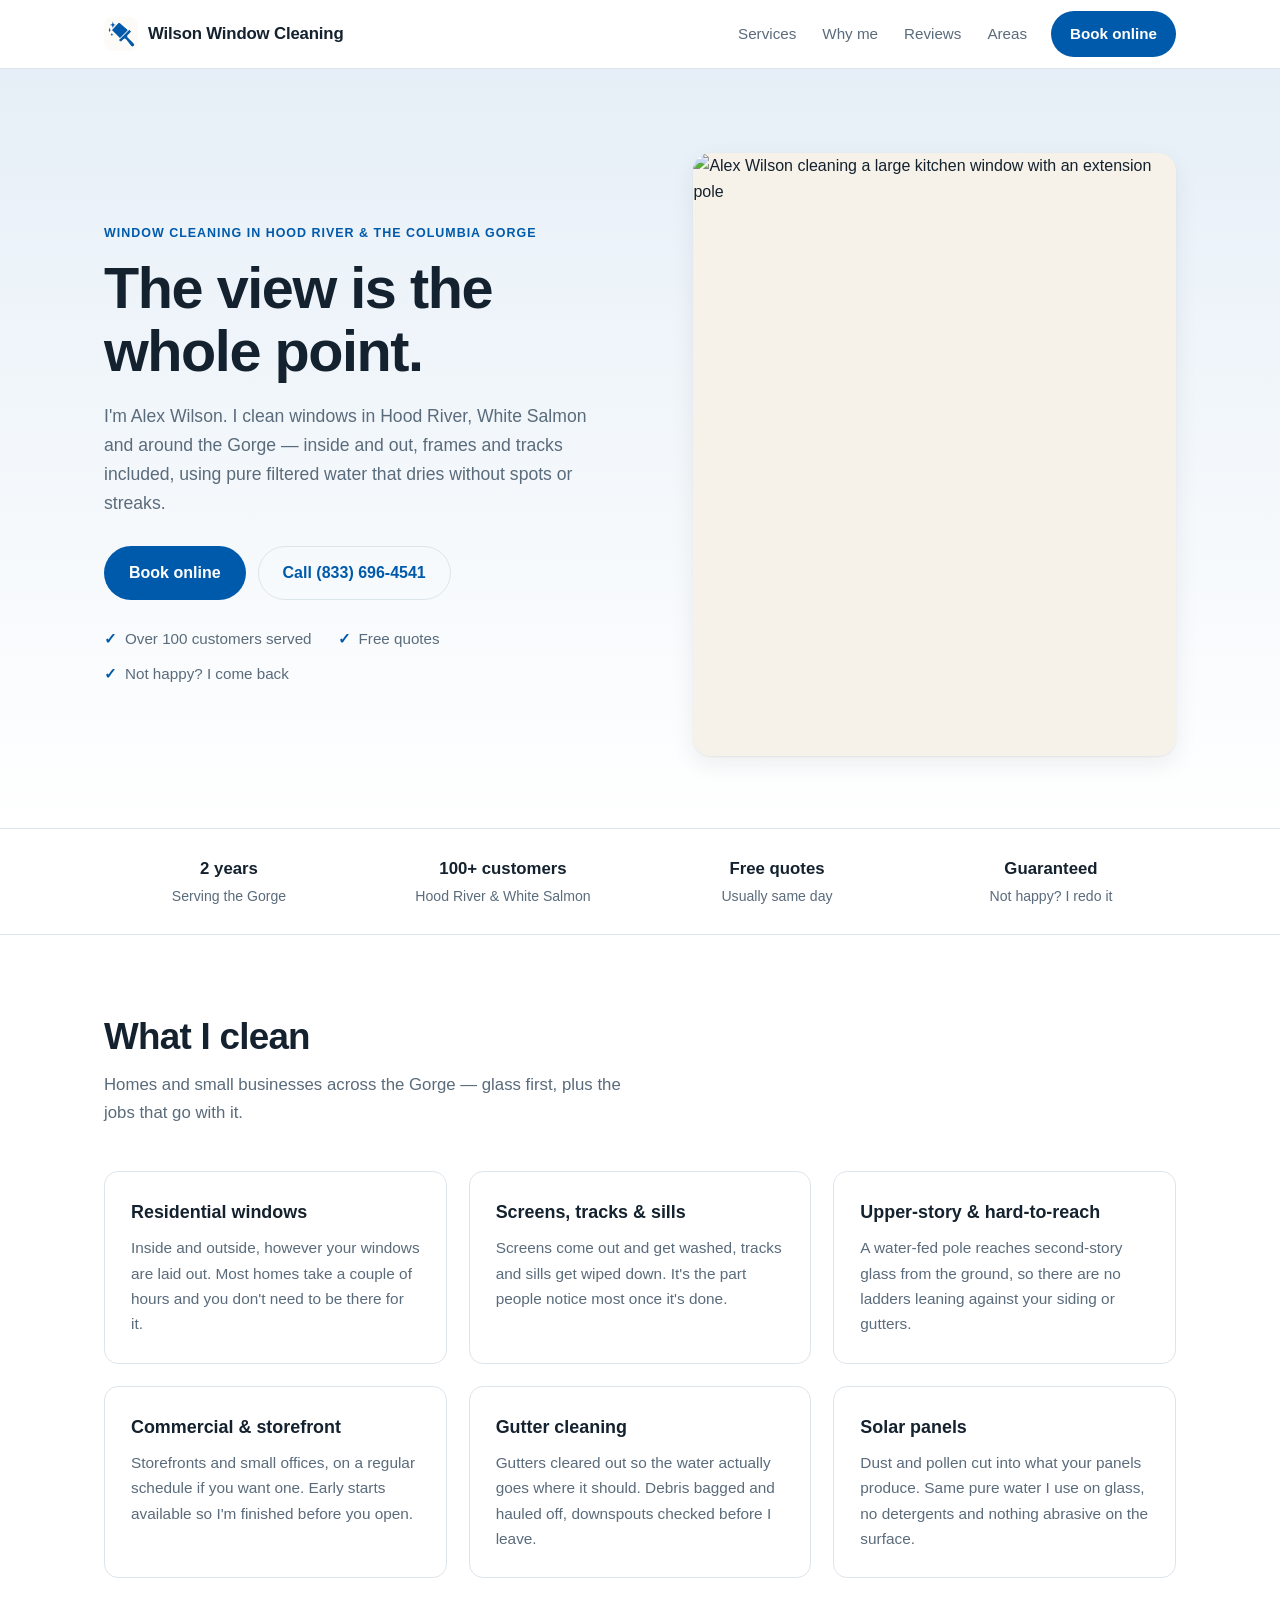
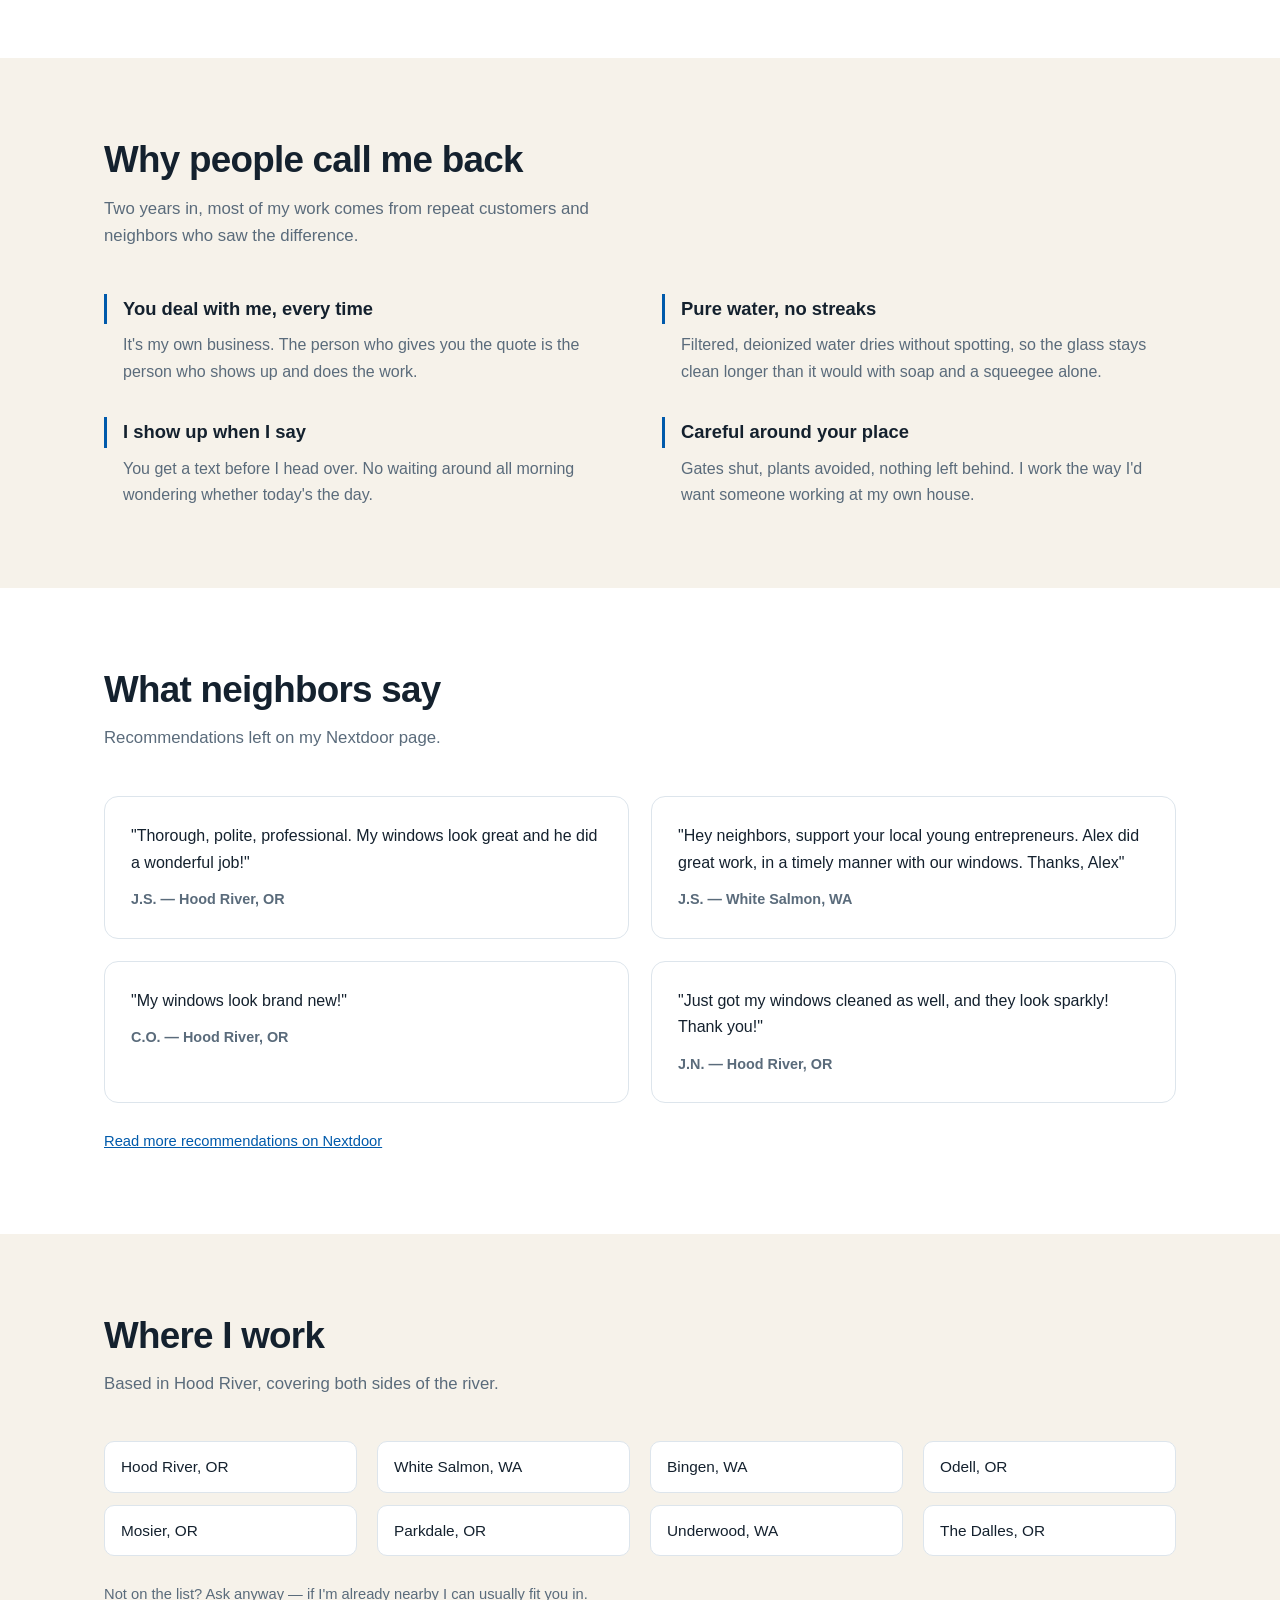
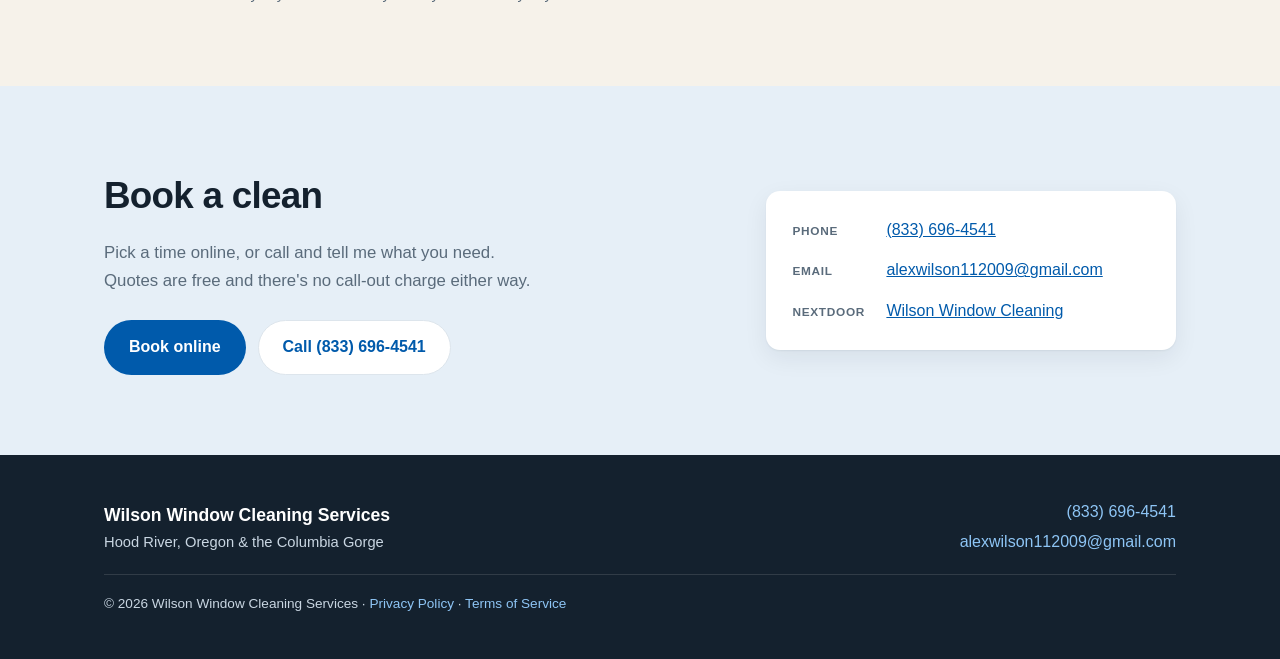
==== commit 4df0f3a3: "Add legal pages, wire in the real logo, switch to the Lead Connector number Logo: the uploaded locku" ====
--- a/index.html
+++ b/index.html
@@ -4,21 +4,17 @@
 <meta charset="utf-8">
 <meta name="viewport" content="width=device-width, initial-scale=1">
 <title>Wilson Window Cleaning Services — Hood River &amp; the Columbia Gorge</title>
-<meta name="description" content="Streak-free window cleaning in Hood River, White Salmon and across the Columbia Gorge. Over 100 customers served. Free quotes — call (509) 774-7789.">
+<meta name="description" content="Streak-free window cleaning in Hood River, White Salmon and across the Columbia Gorge. Over 100 customers served. Free quotes — call (833) 696-4541.">
 
 <meta property="og:type" content="website">
 <meta property="og:title" content="Wilson Window Cleaning Services — Hood River &amp; the Columbia Gorge">
 <meta property="og:description" content="Streak-free window cleaning in Hood River, White Salmon and across the Columbia Gorge. Over 100 customers served.">
+<meta property="og:image" content="https://wilsonwindowcleaning.us/assets/logo.webp">
 <meta property="og:url" content="https://wilsonwindowcleaning.us/">
 
 <link rel="canonical" href="https://wilsonwindowcleaning.us/">
 
-<!--
-  The favicon and the nav logo are inline SVG recreations of the Wilson mark.
-  To use the real artwork instead, drop the file at assets/logo.png and swap
-  the <svg> in the header for <img src="assets/logo.png" alt="">.
--->
-<link rel="icon" href="data:image/svg+xml,%3Csvg xmlns='http://www.w3.org/2000/svg' viewBox='0 0 64 64'%3E%3Crect width='64' height='64' rx='14' fill='%23faf7f0'/%3E%3Cg fill='%231560bd'%3E%3Crect x='27' y='14' width='24' height='16' rx='3' transform='rotate(45 39 22)'/%3E%3Crect x='20' y='36' width='20' height='7' rx='3.5' transform='rotate(45 30 39.5)'/%3E%3Cpath d='M18 16l1.6 4.4L24 22l-4.4 1.6L18 28l-1.6-4.4L12 22l4.4-1.6z'/%3E%3Cpath d='M13 30l1 2.8 2.8 1-2.8 1-1 2.8-1-2.8-2.8-1 2.8-1z'/%3E%3C/g%3E%3C/svg%3E">
+<link rel="icon" href="assets/logo-mark.png">
 
 <link rel="stylesheet" href="assets/styles.css">
 </head>
@@ -29,15 +25,7 @@
 <header class="site-header">
   <div class="container header-inner">
     <a class="brand" href="#top">
-      <svg class="brand-mark" viewBox="0 0 64 64" aria-hidden="true">
-        <rect width="64" height="64" rx="14" fill="#faf7f0"/>
-        <g fill="currentColor">
-          <rect x="27" y="14" width="24" height="16" rx="3" transform="rotate(45 39 22)"/>
-          <rect x="20" y="36" width="20" height="7" rx="3.5" transform="rotate(45 30 39.5)"/>
-          <path d="M18 16l1.6 4.4L24 22l-4.4 1.6L18 28l-1.6-4.4L12 22l4.4-1.6z"/>
-          <path d="M13 30l1 2.8 2.8 1-2.8 1-1 2.8-1-2.8-2.8-1 2.8-1z"/>
-        </g>
-      </svg>
+      <img class="brand-mark" src="assets/logo-mark.png" alt="">
       <span class="brand-name">Wilson Window Cleaning</span>
     </a>
 
@@ -67,7 +55,7 @@
         </p>
         <div class="hero-actions">
           <a class="btn btn-primary" href="https://my.herolgo.com/booking/4102-cloudview-ct-wjz6it9rnk/sv/free-quote">Book online</a>
-          <a class="btn btn-ghost" href="tel:+15097747789">Call (509) 774-7789</a>
+          <a class="btn btn-ghost" href="tel:+18336964541">Call (833) 696-4541</a>
         </div>
         <ul class="hero-points">
           <li>Over 100 customers served</li>
@@ -279,12 +267,12 @@
         </p>
         <div class="book-actions">
           <a class="btn btn-primary" href="https://my.herolgo.com/booking/4102-cloudview-ct-wjz6it9rnk/sv/free-quote">Book online</a>
-          <a class="btn btn-ghost" href="tel:+15097747789">Call (509) 774-7789</a>
+          <a class="btn btn-ghost" href="tel:+18336964541">Call (833) 696-4541</a>
         </div>
       </div>
 
       <div class="contact-list">
-        <p><strong>Phone</strong><a href="tel:+15097747789">(509) 774-7789</a></p>
+        <p><strong>Phone</strong><a href="tel:+18336964541">(833) 696-4541</a></p>
         <p><strong>Email</strong><a href="mailto:alexwilson112009@gmail.com">alexwilson112009@gmail.com</a></p>
         <p><strong>Nextdoor</strong><a href="https://nextdoor.com/pages/wilson-window-cleaning-fyv043/" target="_blank" rel="noopener">Wilson Window Cleaning</a></p>
       </div>
@@ -300,10 +288,14 @@
       <p class="footer-meta">Hood River, Oregon &amp; the Columbia Gorge</p>
     </div>
     <div class="footer-contact">
-      <a href="tel:+15097747789">(509) 774-7789</a>
+      <a href="tel:+18336964541">(833) 696-4541</a>
       <a href="mailto:alexwilson112009@gmail.com">alexwilson112009@gmail.com</a>
     </div>
-    <p class="footer-legal">© <span id="year">2026</span> Wilson Window Cleaning Services. All rights reserved.</p>
+    <p class="footer-legal">
+      © <span id="year">2026</span> Wilson Window Cleaning Services ·
+      <a href="privacy.html">Privacy Policy</a> ·
+      <a href="terms.html">Terms of Service</a>
+    </p>
   </div>
 </footer>
 
--- a/assets/styles.css
+++ b/assets/styles.css
@@ -5,17 +5,17 @@
    ============================================================ */
 
 :root {
-  /* Blue and cream are taken from the Wilson logo. */
-  --brand: #1560bd;
-  --brand-dark: #114e99;
-  --brand-tint: #e9f1fa;
-  --cream: #faf7f0;
+  /* Sampled directly from assets/logo.webp. */
+  --brand: #005aab;
+  --brand-dark: #004484;
+  --brand-tint: #e6eff7;
+  --cream: #fdfbf7;
 
   --ink: #14212e;
   --ink-soft: #5a6b7b;
 
   --surface: #ffffff;
-  --surface-alt: #f8f5ee;
+  --surface-alt: #f6f2ea;
   --line: #dde5ec;
 
   --radius: 14px;
@@ -124,7 +124,13 @@
   text-decoration: none;
   font-weight: 700;
 }
-.brand-mark { width: 32px; height: 32px; flex: none; border-radius: 8px; }
+.brand-mark {
+  width: 34px;
+  height: 34px;
+  flex: none;
+  border-radius: 8px;
+  background: var(--cream);
+}
 .brand-name { color: var(--ink); font-size: 1.05rem; letter-spacing: -.01em; }
 
 .site-nav { display: flex; gap: 26px; margin-left: auto; }
@@ -369,6 +375,58 @@
   color: var(--ink-soft);
 }
 .contact-list a { word-break: break-word; }
+
+/* ------------------------------- legal ------------------------------- */
+
+.legal { padding: 56px 0 80px; }
+.legal-inner { max-width: 74ch; }  /* left-aligned inside .container */
+
+.legal h1 {
+  font-size: clamp(1.9rem, 4vw, 2.6rem);
+  letter-spacing: -.02em;
+  line-height: 1.15;
+  text-wrap: balance;
+  margin-bottom: 10px;
+}
+.legal .updated {
+  color: var(--ink-soft);
+  font-size: .92rem;
+  margin-bottom: 12px;
+}
+.legal .back {
+  display: inline-block;
+  font-size: .92rem;
+  font-weight: 600;
+  text-decoration: none;
+  margin-bottom: 34px;
+}
+.legal .back:hover { text-decoration: underline; }
+
+.legal h2 {
+  font-size: 1.24rem;
+  letter-spacing: -.01em;
+  margin: 38px 0 10px;
+  scroll-margin-top: 90px;
+}
+.legal h3 { font-size: 1.04rem; margin: 24px 0 8px; }
+
+.legal p, .legal li { color: var(--ink-soft); }
+.legal p { margin-bottom: 14px; }
+.legal ul, .legal ol { margin: 0 0 16px 22px; display: grid; gap: 8px; }
+.legal strong { color: var(--ink); }
+.legal a { overflow-wrap: anywhere; }
+
+.legal .callout {
+  background: var(--brand-tint);
+  border-radius: var(--radius);
+  padding: 20px 22px;
+  margin: 20px 0 24px;
+}
+.legal .callout p:last-child { margin-bottom: 0; }
+
+.legal dl { display: grid; gap: 14px; margin-bottom: 16px; }
+.legal dt { font-weight: 700; color: var(--ink); }
+.legal dd { margin-left: 0; color: var(--ink-soft); }
 
 /* ------------------------------- footer ------------------------------ */
 
@@ -394,6 +452,8 @@
   padding-top: 18px;
   font-size: .85rem;
 }
+.footer-legal a { color: #8ec5f5; text-decoration: none; }
+.footer-legal a:hover { text-decoration: underline; }
 
 /* ----------------------------- responsive ---------------------------- */
 
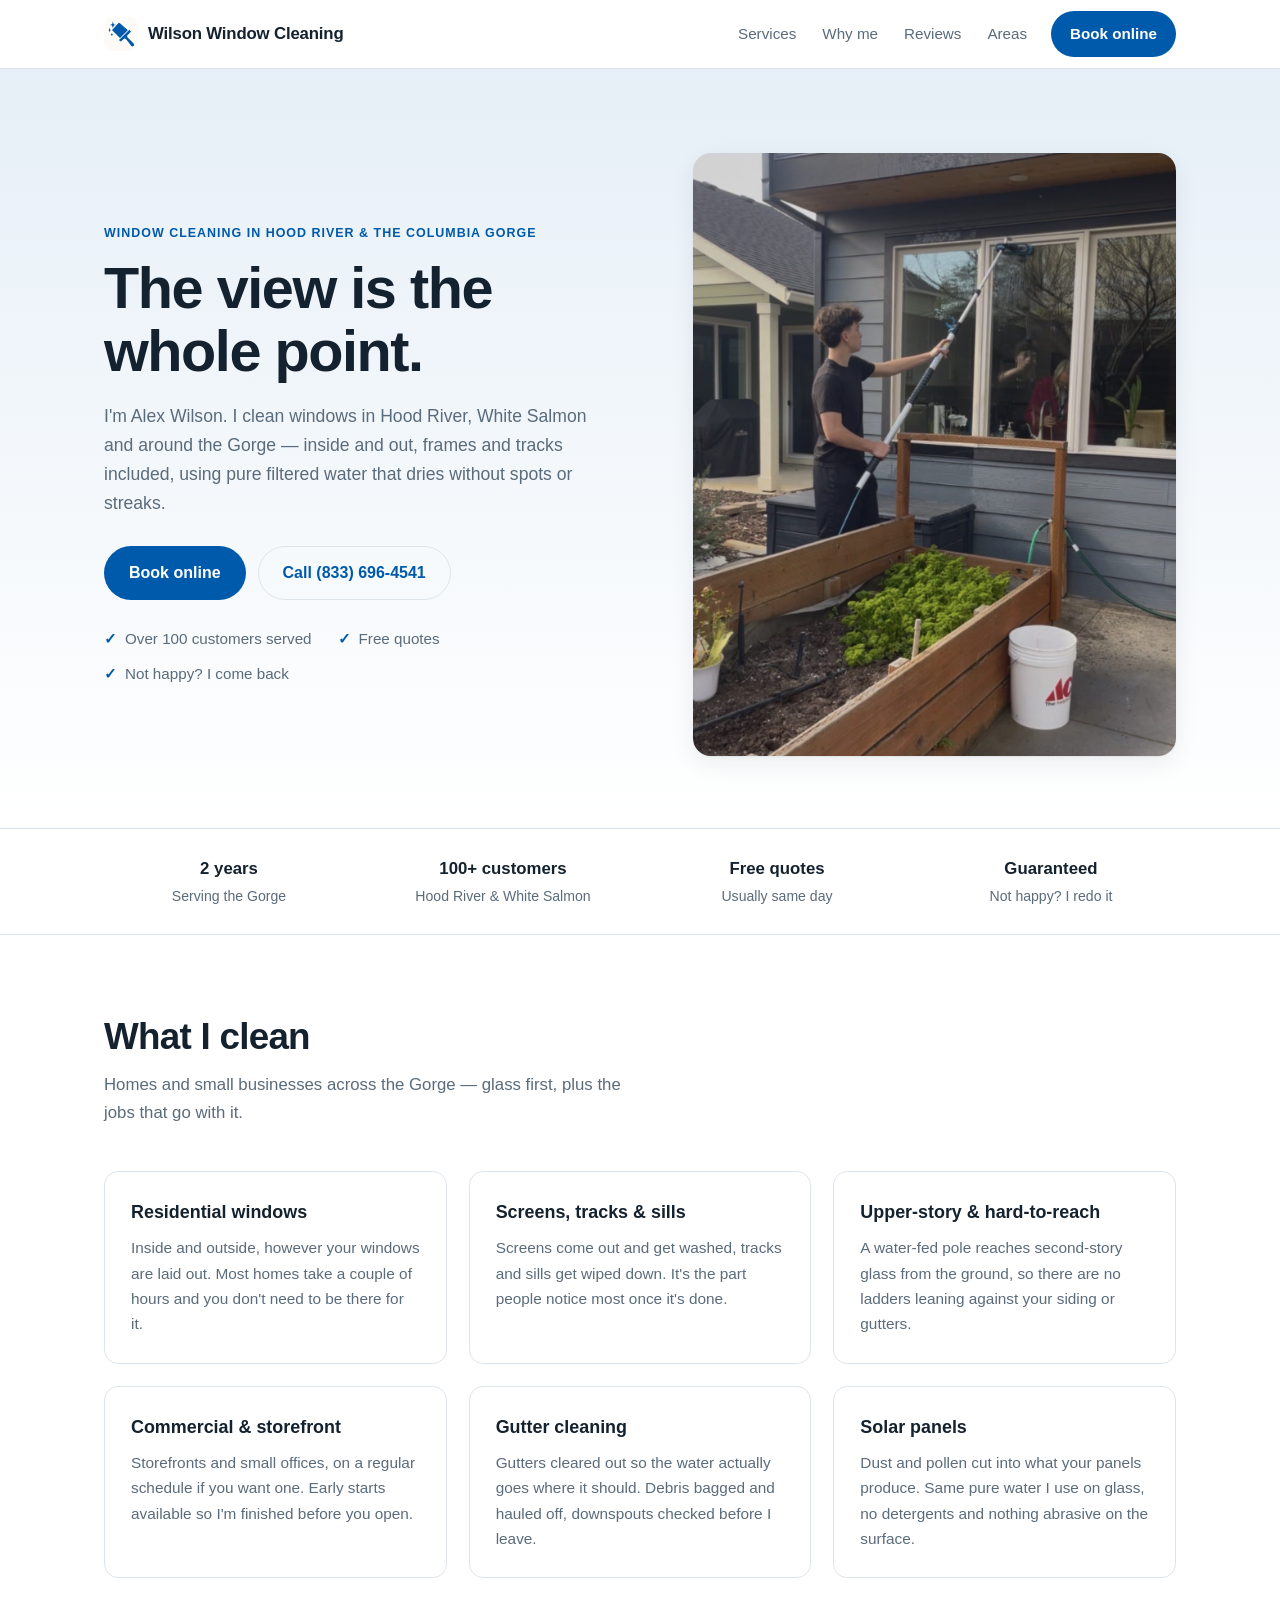
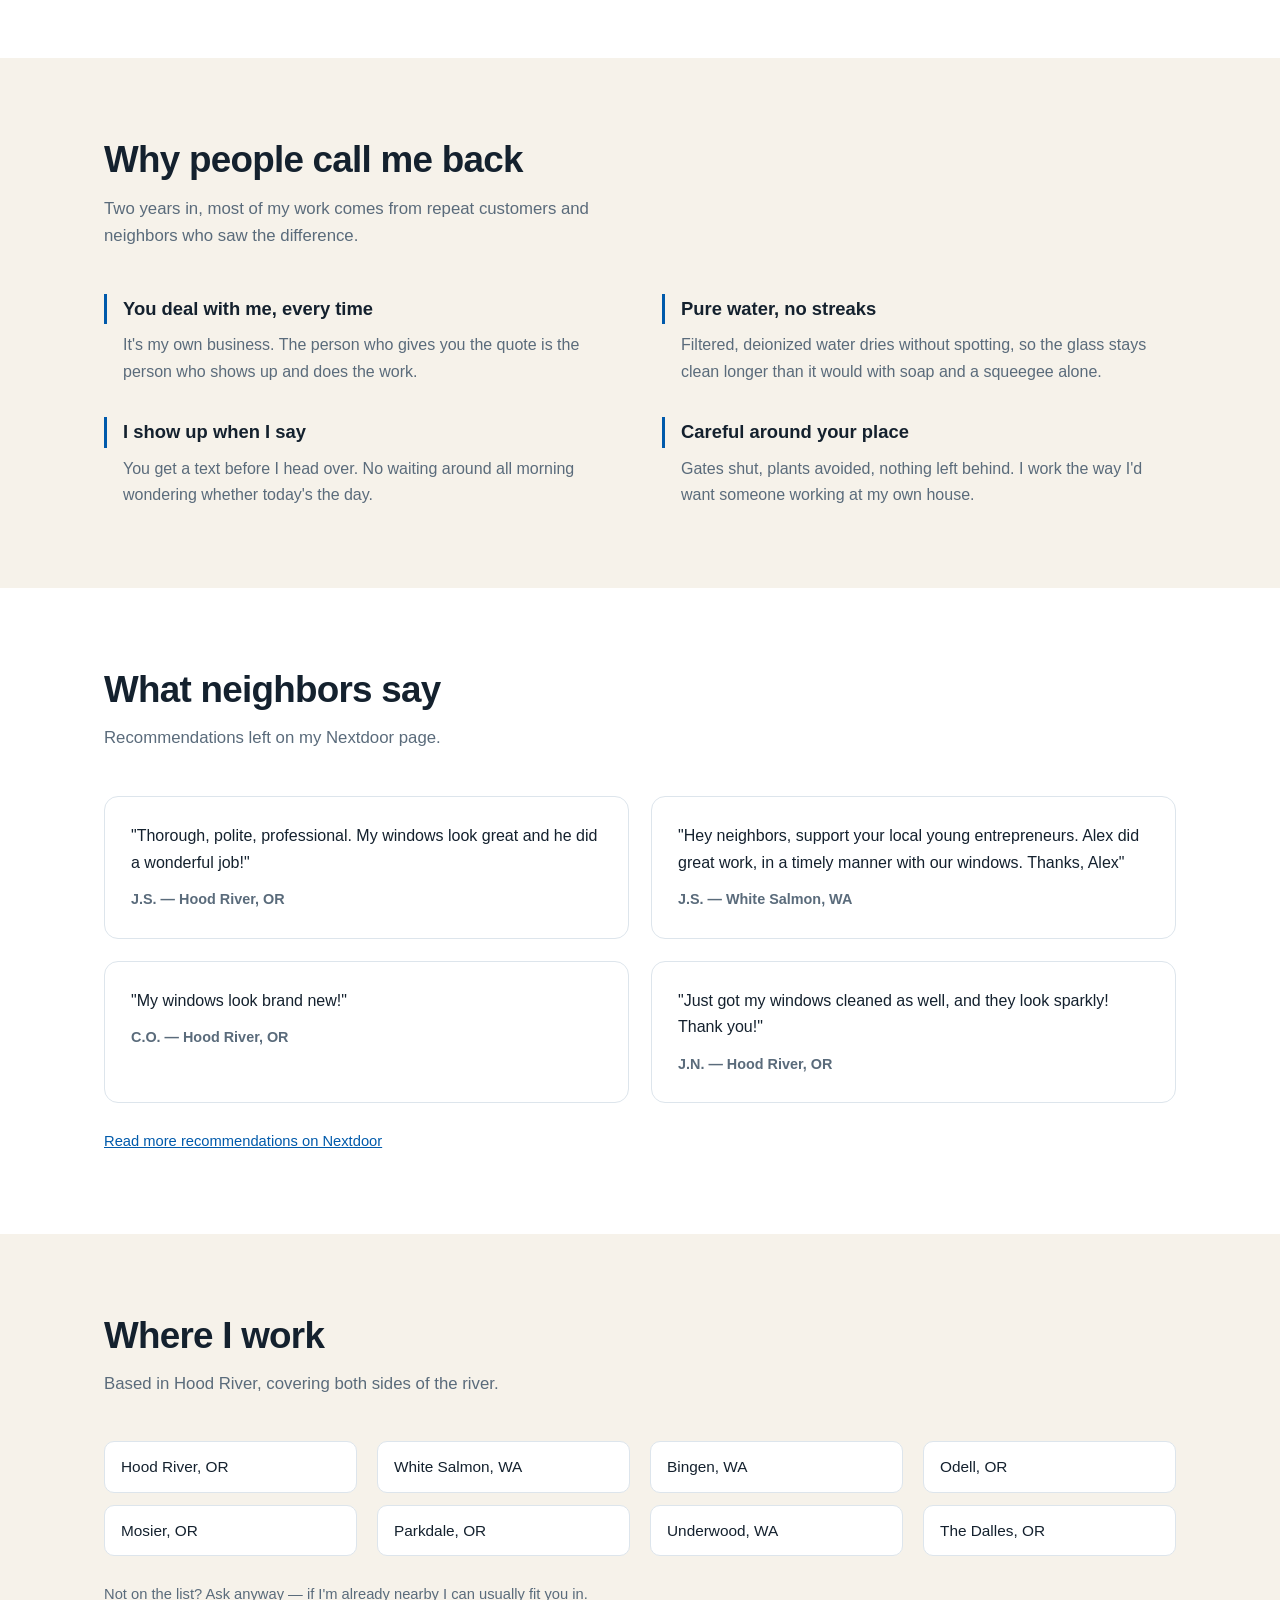
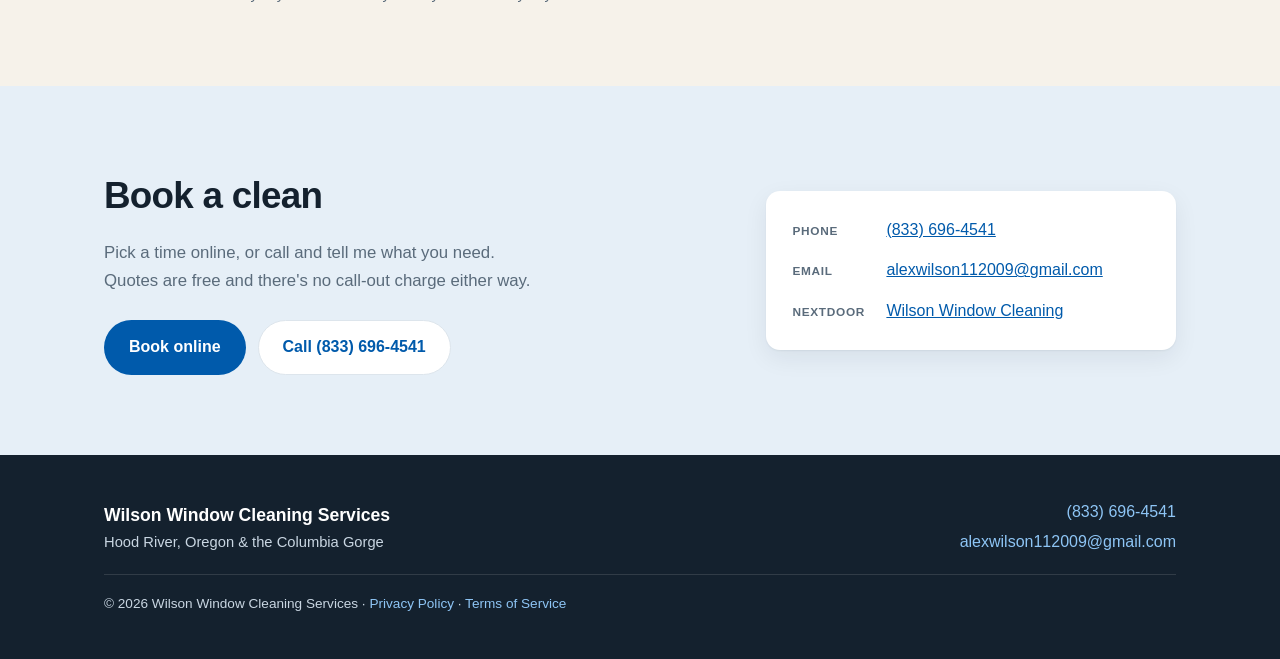
==== commit ee21b8b1: "Add the hero photo Renamed from the uploaded original-3-patio-window.jpeg to photo-hero.jpg to match" ====
--- a/index.html
+++ b/index.html
@@ -64,12 +64,10 @@
         </ul>
       </div>
 
-      <!-- Save the photo of you cleaning the kitchen window as
-           assets/photo-hero.jpg -->
       <figure class="hero-figure">
         <img src="assets/photo-hero.jpg"
-             alt="Alex Wilson cleaning a large kitchen window with an extension pole"
-             width="1125" height="2000" loading="eager">
+             alt="Alex Wilson cleaning a large patio window with a water-fed extension pole"
+             width="1179" height="2075" loading="eager" fetchpriority="high">
       </figure>
     </div>
   </section>
